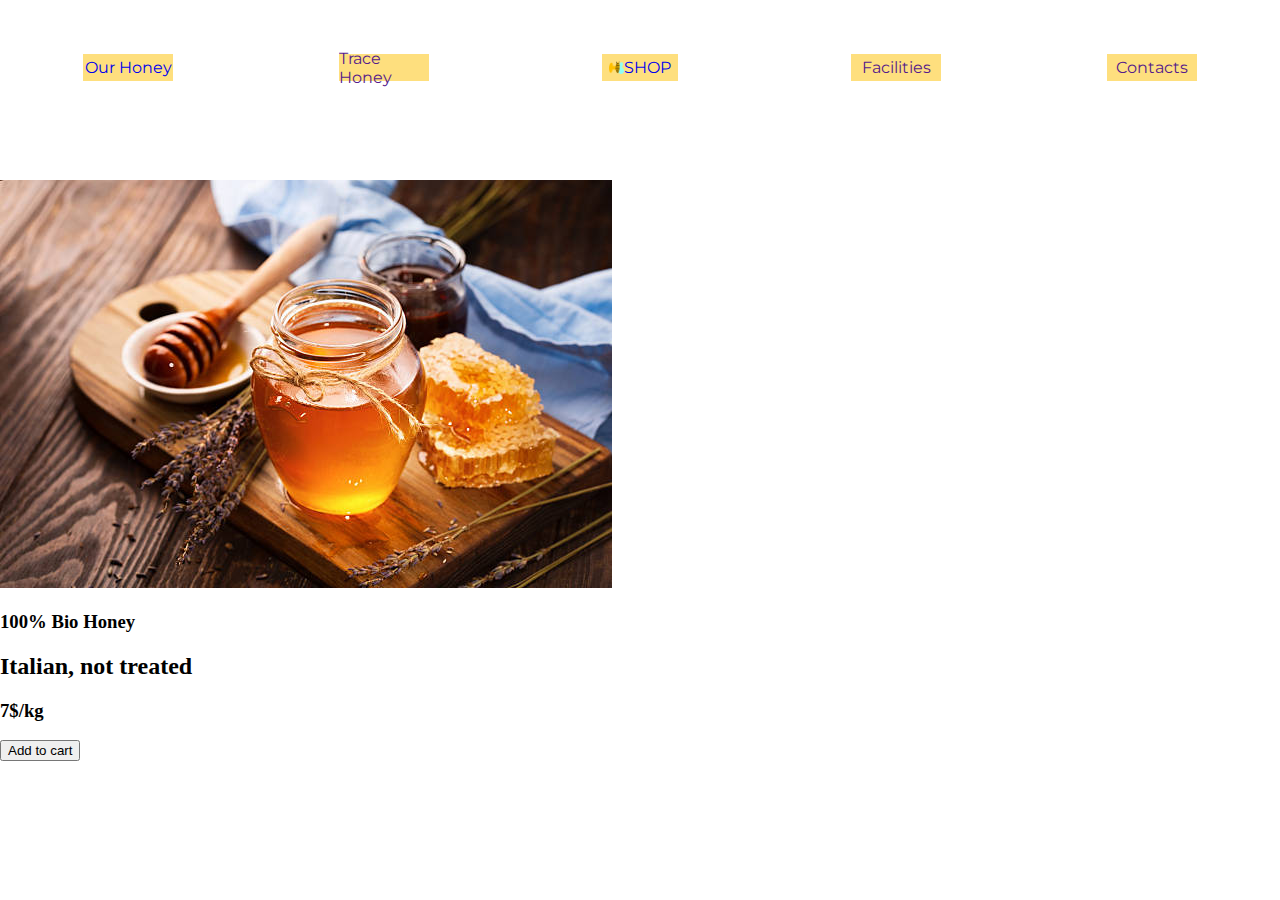
==== index.html @ 0f1f0b6c "salvo per lavorare altro computer. lavorazione navbar" ====
<!DOCTYPE html>
<html lang="en">

<head>
    <meta charset="UTF-8">
    <meta name="viewport" content="width=device-width, initial-scale=1.0">
    <title>Honey Shop</title>
    <link rel="stylesheet" href="style.css">
</head>

<body>
    <header>
        <div id="navbar-container">

            <nav id="navbar">
                <div  id="navbar-link-container">
                    <a class="nav-link" href="our_Honey_Page.html">Our Honey</a>

                </div>
                <div id="navbar-link-container">
                    <a class="nav-link" href="">Trace Honey</a>

                </div>
                <div id="navbar-link-container">
                    <a id="shop-link" class="nav-link" href="index.html"> 
                        <!-- <div id="img-logo-container"> -->

                            <img id="img-logo" src="assets/logo.png" alt="Logo">
                            
                        <!-- </div> -->
                            SHOP</a>

                </div>
                <div id="navbar-link-container">
                    <a class="nav-link" href="">Facilities</a>

                </div>
                <div id="navbar-link-container">
                    <a class="nav-link" href="">Contacts</a>

                </div>

            </nav>

        </div>

    </header>
    <main>
        <div id="card-product-container">
            <img id="img-card" src="assets/honey.jpg" alt="Honey">
            <div id="description-container">
                <div id="title-container">

                    <h3>100% Bio Honey</h3>
                    <h2>Italian, not treated</h2>
                </div>
                <div id="price-container">
                    <h3>7$/kg</h3>

                </div>
                
            </div>
            <div id="add-to-cart-button">
                <button>Add to cart</button>

            </div>

        </div>

    </main>
    <footer>

    </footer>
    <script src="script.js"></script>
</body>

</html>
---- style.css ----
@import url('https://fonts.googleapis.com/css2?family=Montserrat:ital,wght@0,400;0,700;1,400&display=swap');

*,
:before,
:after{
    box-sizing: border-box;
}

body{
    margin: 0%;
    padding: 0%;

}
/*--------------------HEADER---------NAVIGATIONBAR--------------------------------*/
header{
    margin: 0%;
    padding: 0%;
    width: 100%;
    height: auto;
}

#navbar-container{
    margin: 0%;
    padding: 0%;
    width: 100%;
    height: 20vh;
    display: flex;
    flex-direction: row;
}

#navbar{
    margin: 0%;
    padding: 0%;
    width: 100%;
    height: 15vh;
    display: flex;
    flex-direction: row;
    align-items: center;
}


#navbar-link-container{
    margin: 0%;
    padding: 0%;
    width: 40%;
    height: 15vh;
    display: flex;
    align-items: center;
    justify-content: center;
    
}

.nav-link{
    margin: 0%;
    padding: 0%;
    width: 35%;
    height: 3vh;
    display: flex;
    flex-direction: row;
    justify-content: center;
    align-items: center;
    text-decoration: none;
    font-family: 'Montserrat', sans-serif;
    background-color: rgb(254, 223, 126);
}

#shop-link{
    margin: 0%;
    padding: 0%;
    display: flex;
    align-items: center;
    justify-content: center;
    width: 30%;
}

#img-logo{
    margin: 0%;
    padding: 0%;
    width: 20%;
}



/*------------------------------MAIN-----------------------------------*/

main{
    margin: 0%;
    padding: 0%;
}

footer{
    margin: 0%;
    padding: 0%;
}
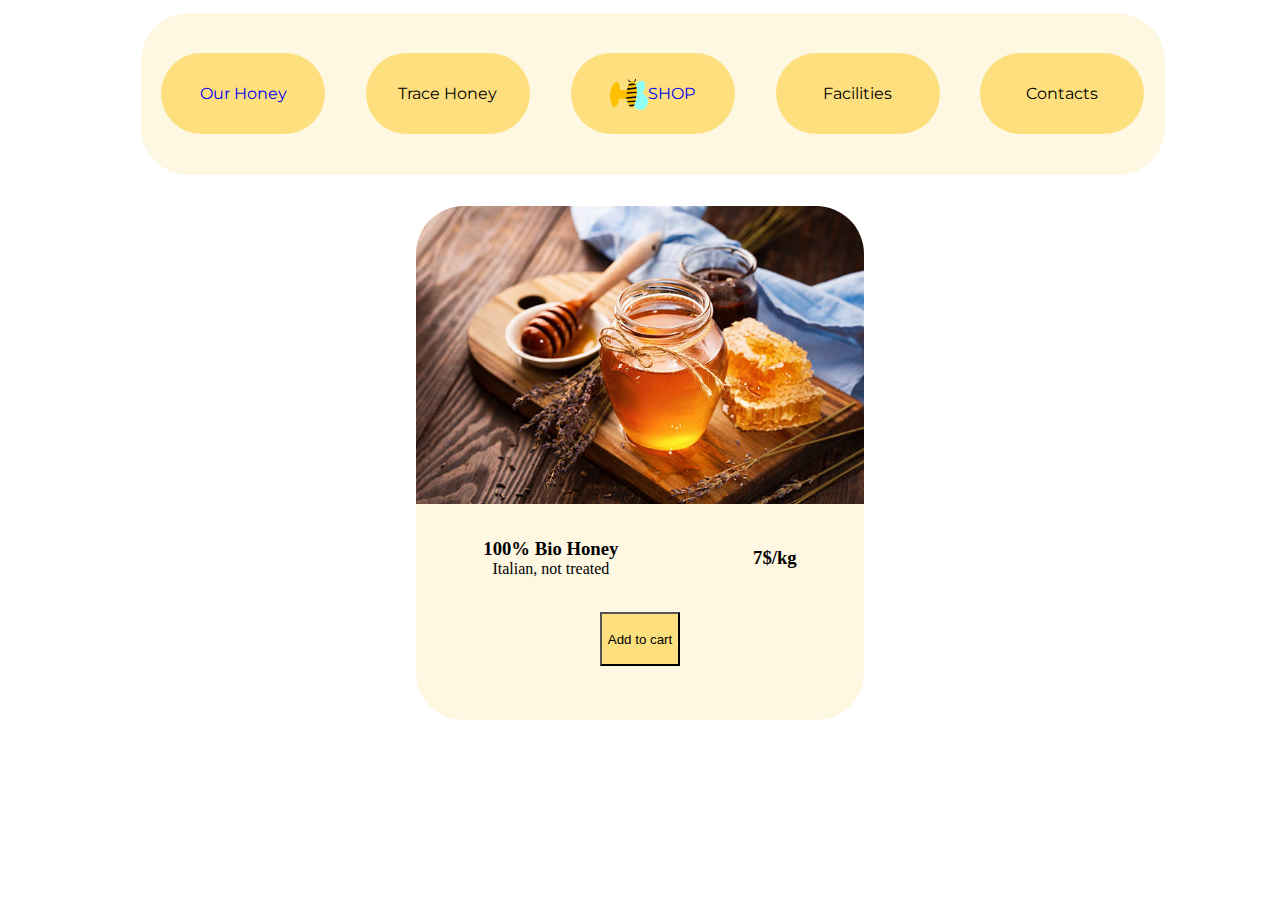
==== commit 0210ed12: "lavoro la card" ====
--- a/index.html
+++ b/index.html
@@ -22,12 +22,10 @@
 
                 </div>
                 <div id="navbar-link-container">
-                    <a id="shop-link" class="nav-link" href="index.html"> 
-                        <!-- <div id="img-logo-container"> -->
+                    <a id="logo-link" class="nav-link" href="index.html"> 
 
                             <img id="img-logo" src="assets/logo.png" alt="Logo">
                             
-                        <!-- </div> -->
                             SHOP</a>
 
                 </div>
@@ -52,7 +50,7 @@
                 <div id="title-container">
 
                     <h3>100% Bio Honey</h3>
-                    <h2>Italian, not treated</h2>
+                    <p>Italian, not treated</p>
                 </div>
                 <div id="price-container">
                     <h3>7$/kg</h3>
--- a/style.css
+++ b/style.css
@@ -2,44 +2,51 @@
 
 *,
 :before,
-:after{
+:after {
     box-sizing: border-box;
 }
 
-body{
+body {
     margin: 0%;
     padding: 0%;
 
 }
+
 /*--------------------HEADER---------NAVIGATIONBAR--------------------------------*/
-header{
+
+/*RICORDATI DI USAREW FLEX BASIS*/
+
+header {
     margin: 0%;
     padding: 0%;
     width: 100%;
     height: auto;
 }
 
-#navbar-container{
-    margin: 0%;
+#navbar-container {
+    margin: 1%;
     padding: 0%;
     width: 100%;
     height: 20vh;
     display: flex;
     flex-direction: row;
+    justify-content: center;
 }
 
-#navbar{
+#navbar {
     margin: 0%;
     padding: 0%;
-    width: 100%;
-    height: 15vh;
+    width: 80%;
+    height: 18vh;
     display: flex;
     flex-direction: row;
     align-items: center;
+    background-color: rgb(254, 247, 226);
+    border-radius: 3em;
 }
 
 
-#navbar-link-container{
+#navbar-link-container {
     margin: 0%;
     padding: 0%;
     width: 40%;
@@ -47,14 +54,28 @@
     display: flex;
     align-items: center;
     justify-content: center;
-    
+
+
+
 }
 
-.nav-link{
+.nav-link:hover {
+    transition: 300ms linear;
+    transform: scale(1.3);
+    font-weight: 600;
+
+
+}
+
+.nav-link:visited {
+    color: black;
+}
+
+.nav-link {
     margin: 0%;
     padding: 0%;
-    width: 35%;
-    height: 3vh;
+    width: 80%;
+    height: 9vh;
     display: flex;
     flex-direction: row;
     justify-content: center;
@@ -62,33 +83,111 @@
     text-decoration: none;
     font-family: 'Montserrat', sans-serif;
     background-color: rgb(254, 223, 126);
+    border-radius: 3em;
+
 }
 
-#shop-link{
+
+
+#shop-link {
     margin: 0%;
     padding: 0%;
     display: flex;
     align-items: center;
-    justify-content: center;
-    width: 30%;
+    justify-content: space-evenly;
+
 }
 
-#img-logo{
+#img-logo {
     margin: 0%;
     padding: 0%;
-    width: 20%;
+    width: 23%;
 }
 
 
 
 /*------------------------------MAIN-----------------------------------*/
 
-main{
+main {
     margin: 0%;
     padding: 0%;
+    width: 100%;
+    display: flex;
+    justify-content: center;
 }
 
-footer{
+#card-product-container {
     margin: 0%;
     padding: 0%;
+    display: flex;
+    flex-direction: column;
+
+    width: 35%;
+    background-color: rgb(254, 247, 226);
+    border-radius: 3em;
+
 }
+
+#img-card {
+    margin: 0%;
+    padding: 0%;
+    border-radius: 3em 3em 0em 0em;
+
+}
+
+#description-container {
+    margin: 0%;
+    padding: 0%;
+    display: flex;
+    justify-content: space-around;
+    align-items: center;
+    height: 12vh;
+}
+
+#title-container {
+    margin: 0%;
+    padding: 0%;
+    display: flex;
+    flex-direction: column;
+    align-items: center;
+
+}
+
+#title-container h3 {
+    margin: 0%;
+}
+
+#title-container p {
+    margin: 0%;
+}
+
+#price-container {
+    margin: 0%;
+}
+
+#price-container h3 {
+    margin: 0%;
+}
+
+#add-to-cart-button {
+    margin: 0%;
+    display: flex;
+    flex-direction: row;
+    justify-content: center;
+    height: 12vh;
+
+}
+
+#add-to-cart-button button {
+    margin: 0%;
+    background-color: rgb(254, 223, 126);
+    height: 6vh;
+
+}
+
+/*------------------------------FOOTER--------------------------------------*/
+
+footer {
+    margin: 0%;
+    padding: 0%;
+}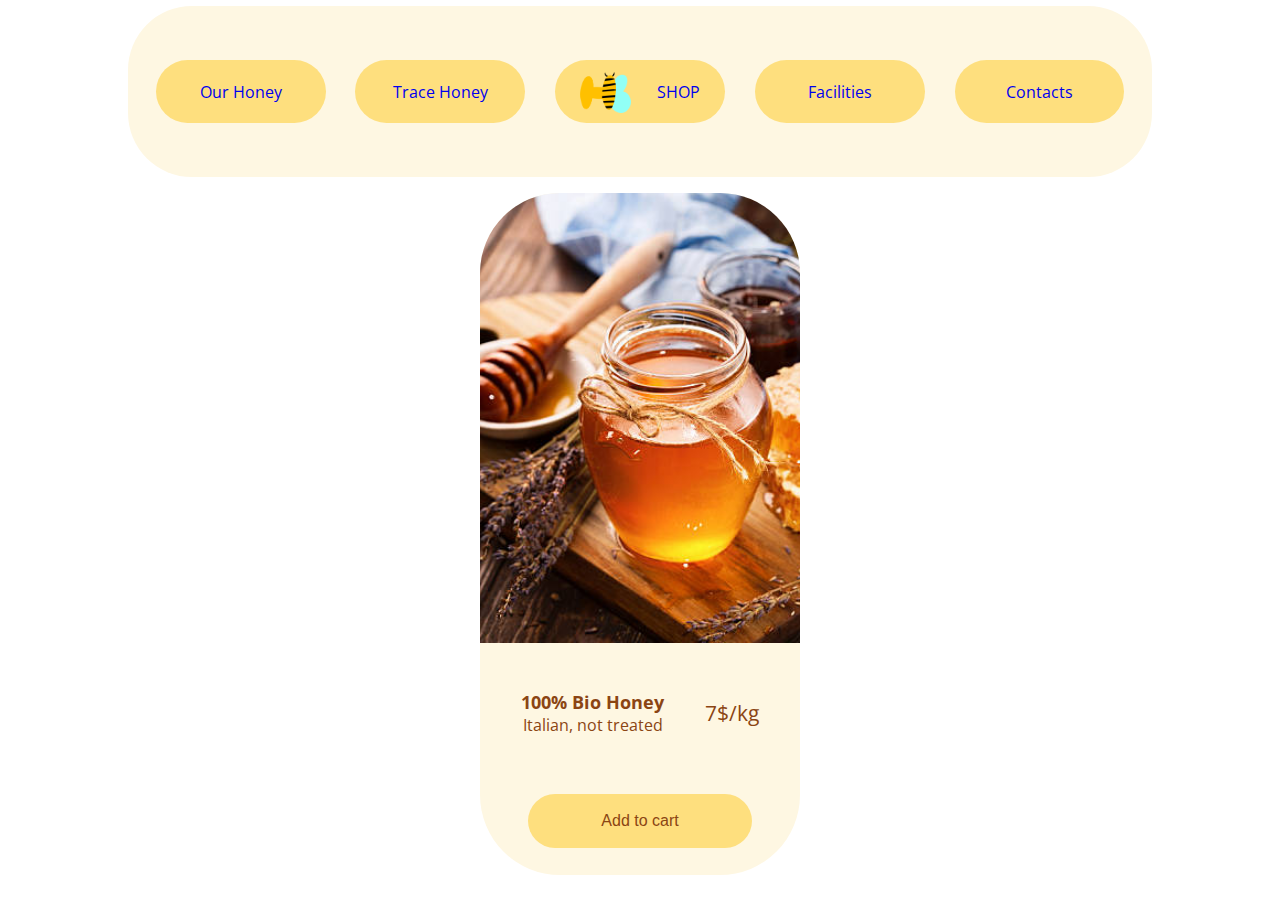
==== commit a54c9940: "lavoro sulla pagina della descrizione prodotto" ====
--- a/index.html
+++ b/index.html
@@ -6,6 +6,7 @@
     <meta name="viewport" content="width=device-width, initial-scale=1.0">
     <title>Honey Shop</title>
     <link rel="stylesheet" href="style.css">
+  
 </head>
 
 <body>
@@ -13,16 +14,16 @@
         <div id="navbar-container">
 
             <nav id="navbar">
-                <div  id="navbar-link-container">
+                <div id="navbar-link-container">
                     <a class="nav-link" href="our_Honey_Page.html">Our Honey</a>
 
                 </div>
                 <div id="navbar-link-container">
-                    <a class="nav-link" href="">Trace Honey</a>
+                    <a class="nav-link" href="#">Trace Honey</a>
 
                 </div>
                 <div id="navbar-link-container">
-                    <a id="logo-link" class="nav-link" href="index.html"> 
+                    <a id="shop-link" class="nav-link" href="index.html"> 
 
                             <img id="img-logo" src="assets/logo.png" alt="Logo">
                             
@@ -30,11 +31,11 @@
 
                 </div>
                 <div id="navbar-link-container">
-                    <a class="nav-link" href="">Facilities</a>
+                    <a class="nav-link" href="#">Facilities</a>
 
                 </div>
                 <div id="navbar-link-container">
-                    <a class="nav-link" href="">Contacts</a>
+                    <a class="nav-link" href="#">Contacts</a>
 
                 </div>
 
@@ -43,9 +44,9 @@
         </div>
 
     </header>
-    <main>
+    <main id="home-page-main">
         <div id="card-product-container">
-            <img id="img-card" src="assets/honey.jpg" alt="Honey">
+            <div id="img-card"></div>
             <div id="description-container">
                 <div id="title-container">
 
@@ -53,7 +54,7 @@
                     <p>Italian, not treated</p>
                 </div>
                 <div id="price-container">
-                    <h3>7$/kg</h3>
+                    <p>7$/kg</p>
 
                 </div>
                 
--- a/style.css
+++ b/style.css
@@ -1,4 +1,4 @@
-@import url('https://fonts.googleapis.com/css2?family=Montserrat:ital,wght@0,400;0,700;1,400&display=swap');
+@import url('https://fonts.googleapis.com/css2?family=Open+Sans:wght@400;500;600;700&display=swap');
 
 *,
 :before,
@@ -9,6 +9,8 @@
 body {
     margin: 0%;
     padding: 0%;
+    font-family: 'Open Sans', sans-serif;
+
 
 }
 
@@ -24,7 +26,8 @@
 }
 
 #navbar-container {
-    margin: 1%;
+    margin-top: 0.5%;
+    margin-bottom: 0.5%;
     padding: 0%;
     width: 100%;
     height: 20vh;
@@ -35,14 +38,14 @@
 
 #navbar {
     margin: 0%;
-    padding: 0%;
+    padding: 1%;
     width: 80%;
-    height: 18vh;
+    height: 19vh;
     display: flex;
     flex-direction: row;
     align-items: center;
     background-color: rgb(254, 247, 226);
-    border-radius: 3em;
+    border-radius: 4em;
 }
 
 
@@ -53,7 +56,7 @@
     height: 15vh;
     display: flex;
     align-items: center;
-    justify-content: center;
+    justify-content: space-around;
 
 
 
@@ -67,6 +70,8 @@
 
 }
 
+
+
 .nav-link:visited {
     color: black;
 }
@@ -74,14 +79,14 @@
 .nav-link {
     margin: 0%;
     padding: 0%;
-    width: 80%;
-    height: 9vh;
+    width: 85%;
+    height: 7vh;
     display: flex;
     flex-direction: row;
     justify-content: center;
     align-items: center;
     text-decoration: none;
-    font-family: 'Montserrat', sans-serif;
+    font-family: 'Open Sans', sans-serif;
     background-color: rgb(254, 223, 126);
     border-radius: 3em;
 
@@ -101,14 +106,14 @@
 #img-logo {
     margin: 0%;
     padding: 0%;
-    width: 23%;
+    width: 30%;
 }
 
 
 
 /*------------------------------MAIN-----------------------------------*/
 
-main {
+#home-page-main{
     margin: 0%;
     padding: 0%;
     width: 100%;
@@ -121,25 +126,29 @@
     padding: 0%;
     display: flex;
     flex-direction: column;
-
-    width: 35%;
+    width: 25%;
     background-color: rgb(254, 247, 226);
-    border-radius: 3em;
+    border-radius: 5em;
 
 }
 
 #img-card {
-    margin: 0%;
-    padding: 0%;
-    border-radius: 3em 3em 0em 0em;
-
+    background-image: url(assets/honey.jpg);
+    background-repeat: no-repeat;
+    background-position: center;
+    background-size: cover;
+    margin: 0%;
+    padding: 0%;
+    border-radius: 5em 5em 0em 0em;
+    width: 100%;
+    height: 50vh;
 }
 
 #description-container {
-    margin: 0%;
-    padding: 0%;
-    display: flex;
-    justify-content: space-around;
+    margin-top: 1em;
+    padding: 0%;
+    display: flex;
+    justify-content: space-evenly;
     align-items: center;
     height: 12vh;
 }
@@ -155,18 +164,28 @@
 
 #title-container h3 {
     margin: 0%;
+    font-size: 1.1em;
+    color:saddlebrown;
+
 }
 
 #title-container p {
     margin: 0%;
+    color:saddlebrown;
+
 }
 
 #price-container {
     margin: 0%;
 }
 
-#price-container h3 {
-    margin: 0%;
+#price-container p {
+    margin: 0%;
+    font-size: 1.3em;
+    color:saddlebrown;
+
+
+
 }
 
 #add-to-cart-button {
@@ -174,6 +193,8 @@
     display: flex;
     flex-direction: row;
     justify-content: center;
+    align-items: center;
+
     height: 12vh;
 
 }
@@ -182,6 +203,13 @@
     margin: 0%;
     background-color: rgb(254, 223, 126);
     height: 6vh;
+    width: 14em;
+    border: none;
+    border-radius: 3em;
+    font-size: 1em;
+    cursor: pointer;
+    color:saddlebrown;
+
 
 }
 
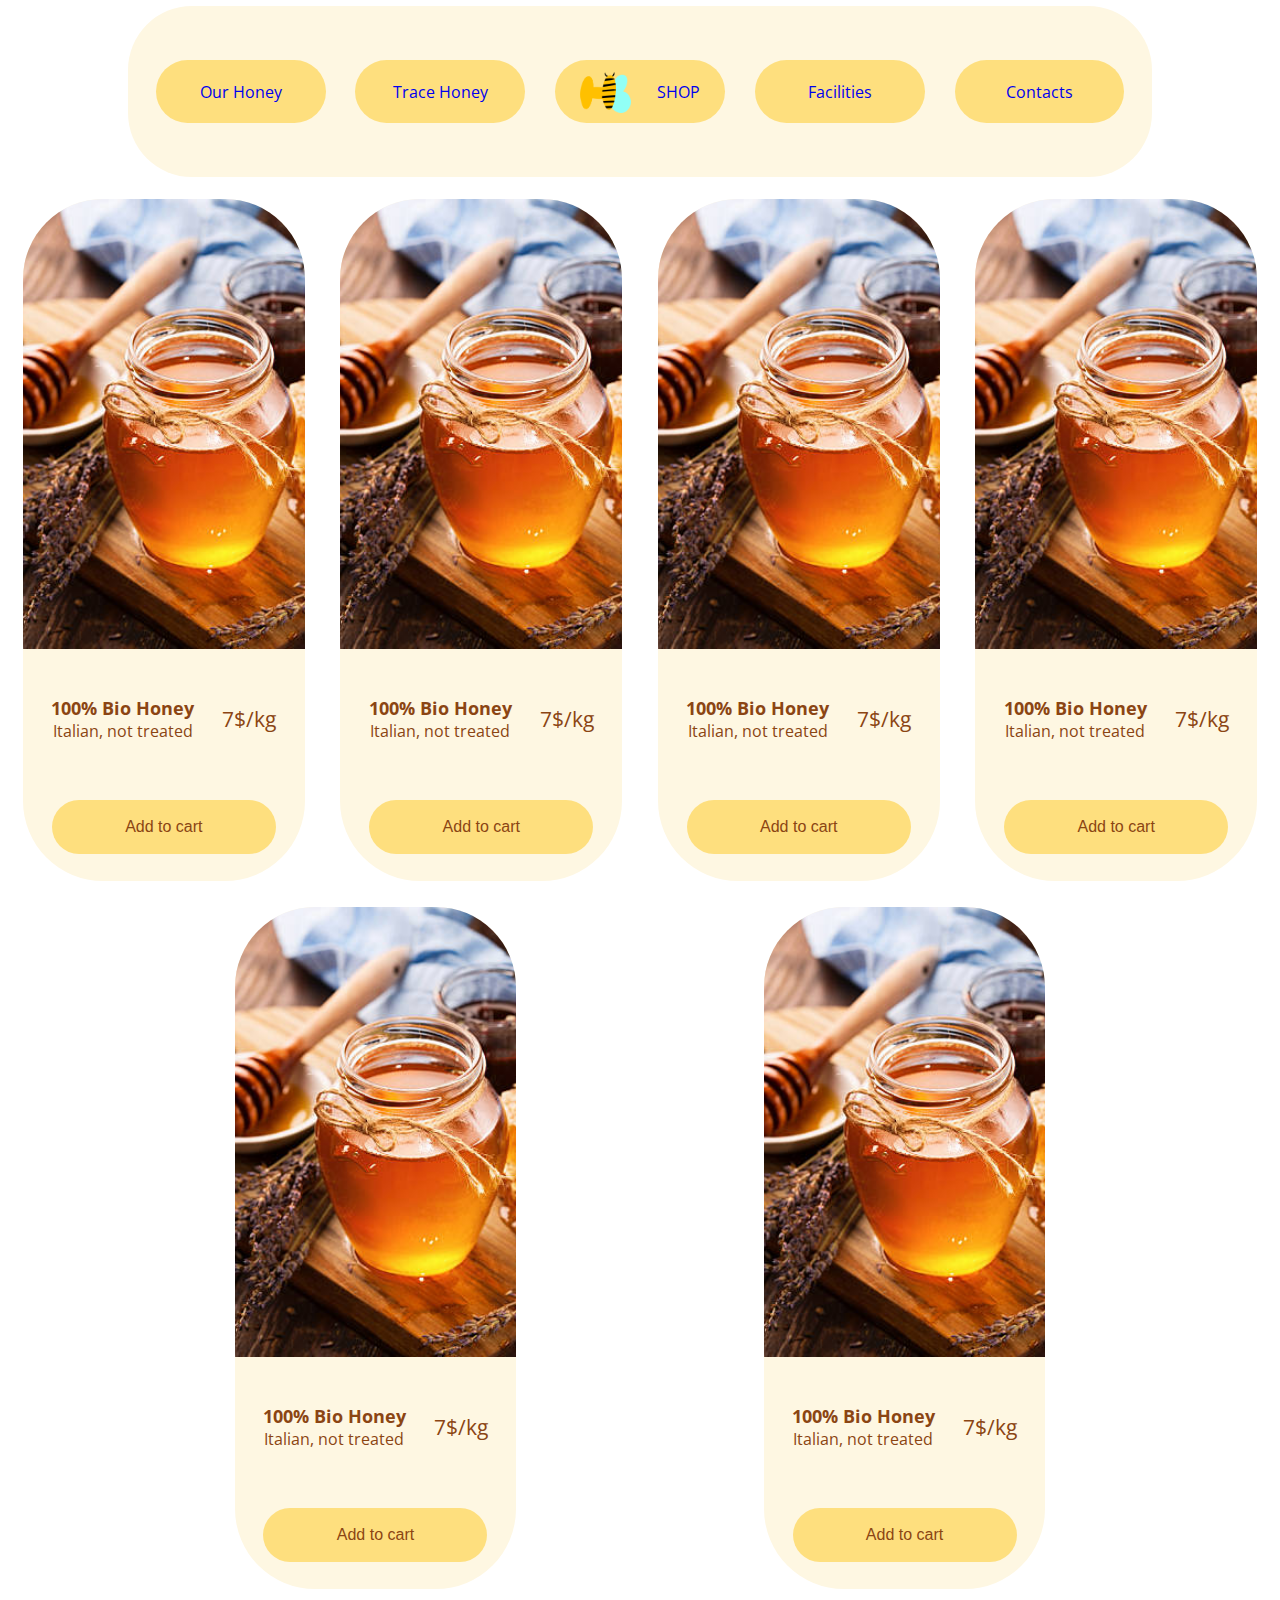
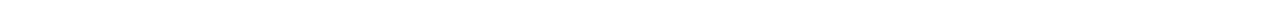
==== commit 46a2fc81: "lavoro su responsiveness" ====
--- a/index.html
+++ b/index.html
@@ -66,6 +66,111 @@
 
         </div>
 
+        <div id="card-product-container">
+            <div id="img-card"></div>
+            <div id="description-container">
+                <div id="title-container">
+
+                    <h3>100% Bio Honey</h3>
+                    <p>Italian, not treated</p>
+                </div>
+                <div id="price-container">
+                    <p>7$/kg</p>
+
+                </div>
+                
+            </div>
+            <div id="add-to-cart-button">
+                <button>Add to cart</button>
+
+            </div>
+
+        </div>
+
+        <div id="card-product-container">
+            <div id="img-card"></div>
+            <div id="description-container">
+                <div id="title-container">
+
+                    <h3>100% Bio Honey</h3>
+                    <p>Italian, not treated</p>
+                </div>
+                <div id="price-container">
+                    <p>7$/kg</p>
+
+                </div>
+                
+            </div>
+            <div id="add-to-cart-button">
+                <button>Add to cart</button>
+
+            </div>
+
+        </div>
+
+        <div id="card-product-container">
+            <div id="img-card"></div>
+            <div id="description-container">
+                <div id="title-container">
+
+                    <h3>100% Bio Honey</h3>
+                    <p>Italian, not treated</p>
+                </div>
+                <div id="price-container">
+                    <p>7$/kg</p>
+
+                </div>
+                
+            </div>
+            <div id="add-to-cart-button">
+                <button>Add to cart</button>
+
+            </div>
+
+        </div>
+
+        <div id="card-product-container">
+            <div id="img-card"></div>
+            <div id="description-container">
+                <div id="title-container">
+
+                    <h3>100% Bio Honey</h3>
+                    <p>Italian, not treated</p>
+                </div>
+                <div id="price-container">
+                    <p>7$/kg</p>
+
+                </div>
+                
+            </div>
+            <div id="add-to-cart-button">
+                <button>Add to cart</button>
+
+            </div>
+
+        </div>
+
+        <div id="card-product-container">
+            <div id="img-card"></div>
+            <div id="description-container">
+                <div id="title-container">
+
+                    <h3>100% Bio Honey</h3>
+                    <p>Italian, not treated</p>
+                </div>
+                <div id="price-container">
+                    <p>7$/kg</p>
+
+                </div>
+                
+            </div>
+            <div id="add-to-cart-button">
+                <button>Add to cart</button>
+
+            </div>
+
+        </div>
+
     </main>
     <footer>
 
--- a/style.css
+++ b/style.css
@@ -27,7 +27,6 @@
 
 #navbar-container {
     margin-top: 0.5%;
-    margin-bottom: 0.5%;
     padding: 0%;
     width: 100%;
     height: 20vh;
@@ -72,8 +71,8 @@
 
 
 
-.nav-link:visited {
-    color: black;
+#navbar-link-container a:visited, a:active{
+    color: saddlebrown;
 }
 
 .nav-link {
@@ -118,15 +117,16 @@
     padding: 0%;
     width: 100%;
     display: flex;
-    justify-content: center;
+    flex-wrap: wrap;
+    justify-content: space-evenly;
 }
 
 #card-product-container {
-    margin: 0%;
+    margin: 1%;
     padding: 0%;
     display: flex;
     flex-direction: column;
-    width: 25%;
+    flex-basis: 22%;
     background-color: rgb(254, 247, 226);
     border-radius: 5em;
 
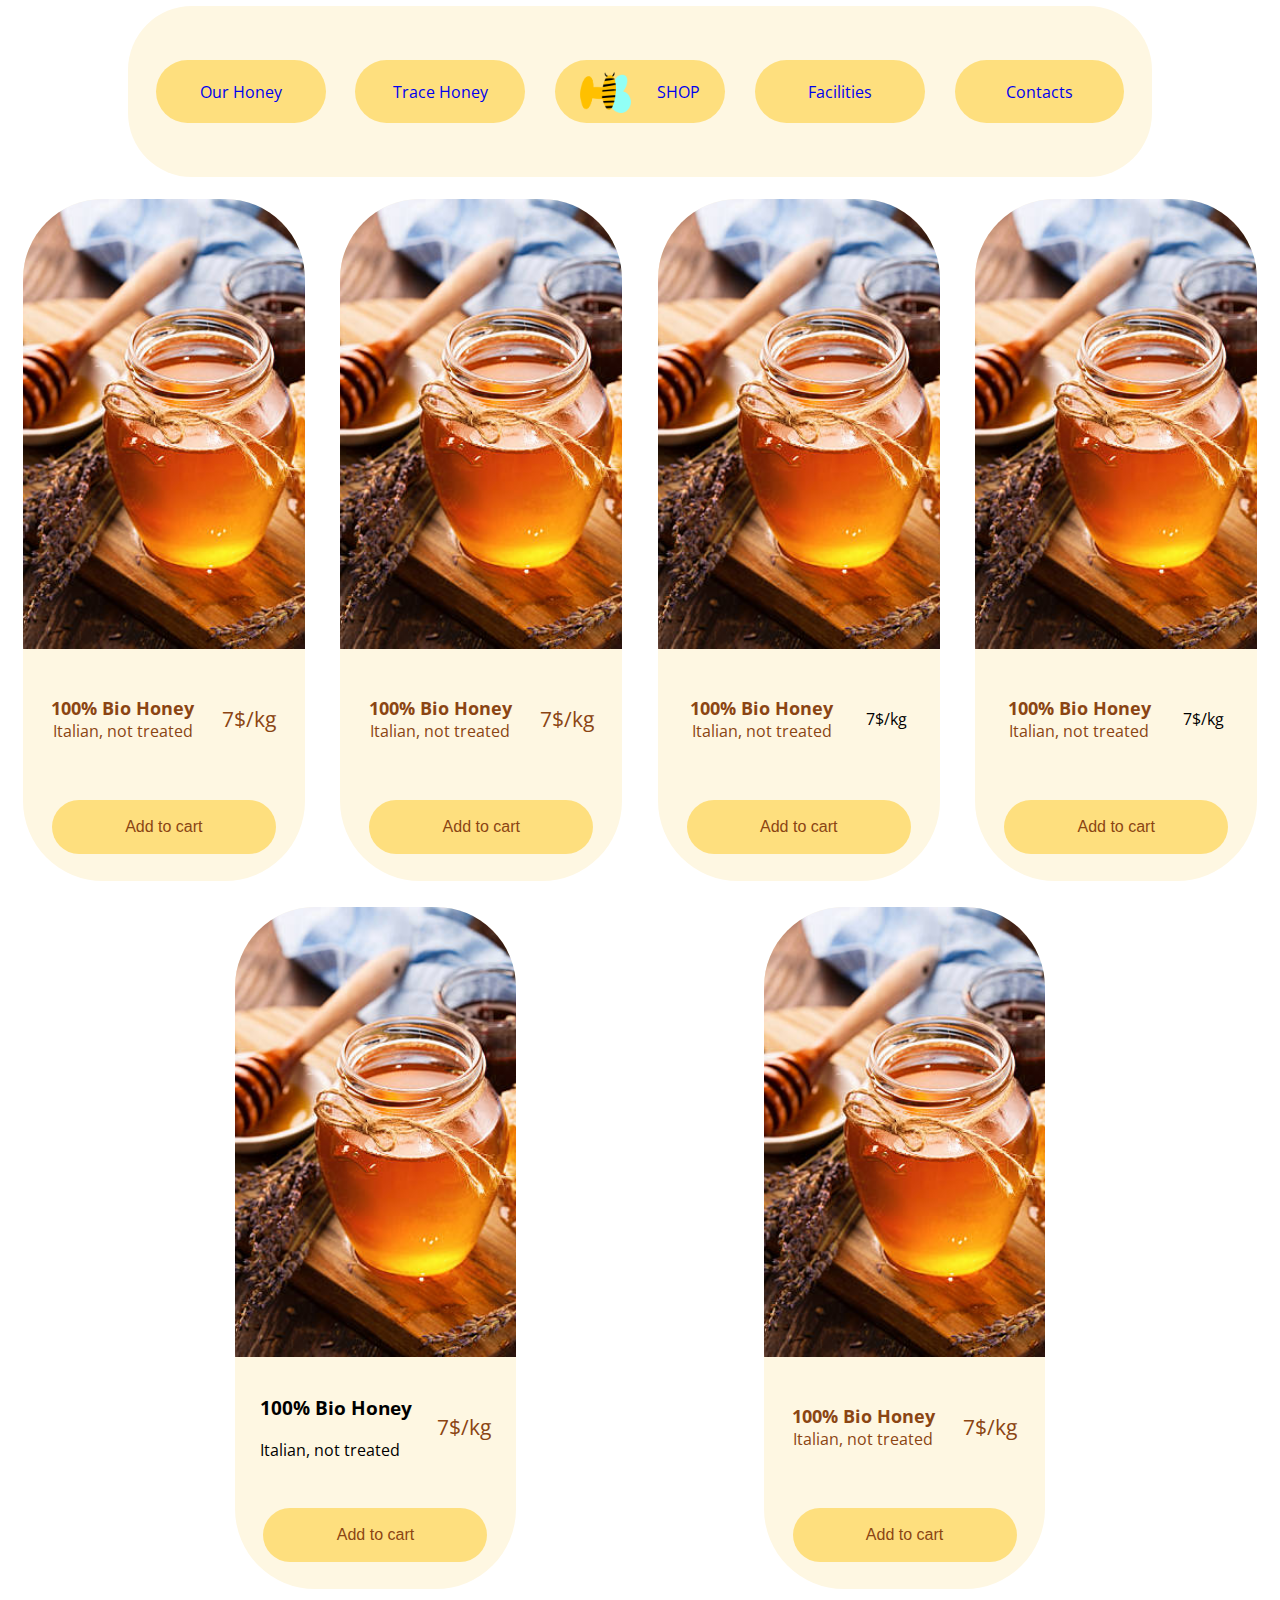
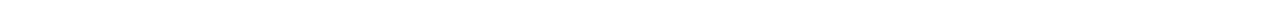
==== commit 5d32c653: "manca il ridimensionamento testo e immagine in verticale" ====
--- a/index.html
+++ b/index.html
@@ -45,10 +45,52 @@
 
     </header>
     <main id="home-page-main">
-        <div id="card-product-container">
-            <div id="img-card"></div>
-            <div id="description-container">
-                <div id="title-container">
+        <div class="card-product-container">
+            <div class="img-card"></div>
+            <div class="description-container">
+                <div class="title-container">
+
+                    <h3>100% Bio Honey</h3>
+                    <p>Italian, not treated</p>
+                </div>
+                <div class="price-container">
+                    <p>7$/kg</p>
+
+                </div>
+                
+            </div>
+            <div class="add-to-cart-button">
+                <button>Add to cart</button>
+
+            </div>
+
+        </div>
+
+        <div class="card-product-container">
+            <div class="img-card"></div>
+            <div class="description-container">
+                <div class="title-container">
+
+                    <h3>100% Bio Honey</h3>
+                    <p>Italian, not treated</p>
+                </div>
+                <div class="price-container">
+                    <p>7$/kg</p>
+
+                </div>
+                
+            </div>
+            <div class="add-to-cart-button">
+                <button>Add to cart</button>
+
+            </div>
+
+        </div>
+
+        <div class="card-product-container">
+            <div class="img-card"></div>
+            <div class="description-container">
+                <div class="title-container">
 
                     <h3>100% Bio Honey</h3>
                     <p>Italian, not treated</p>
@@ -59,17 +101,17 @@
                 </div>
                 
             </div>
-            <div id="add-to-cart-button">
+            <div class="add-to-cart-button">
                 <button>Add to cart</button>
 
             </div>
 
         </div>
 
-        <div id="card-product-container">
-            <div id="img-card"></div>
-            <div id="description-container">
-                <div id="title-container">
+        <div class="card-product-container">
+            <div class="img-card"></div>
+            <div class="description-container">
+                <div class="title-container">
 
                     <h3>100% Bio Honey</h3>
                     <p>Italian, not treated</p>
@@ -80,91 +122,49 @@
                 </div>
                 
             </div>
-            <div id="add-to-cart-button">
+            <div class="add-to-cart-button">
                 <button>Add to cart</button>
 
             </div>
 
         </div>
 
-        <div id="card-product-container">
-            <div id="img-card"></div>
-            <div id="description-container">
+        <div class="card-product-container">
+            <div class="img-card"></div>
+            <div class="description-container">
                 <div id="title-container">
 
                     <h3>100% Bio Honey</h3>
                     <p>Italian, not treated</p>
                 </div>
-                <div id="price-container">
+                <div class="price-container">
                     <p>7$/kg</p>
 
                 </div>
                 
             </div>
-            <div id="add-to-cart-button">
+            <div class="add-to-cart-button">
                 <button>Add to cart</button>
 
             </div>
 
         </div>
 
-        <div id="card-product-container">
-            <div id="img-card"></div>
-            <div id="description-container">
-                <div id="title-container">
+        <div class="card-product-container">
+            <div class="img-card"></div>
+            <div class="description-container">
+                <div class="title-container">
 
                     <h3>100% Bio Honey</h3>
                     <p>Italian, not treated</p>
                 </div>
-                <div id="price-container">
+                <div class="price-container">
                     <p>7$/kg</p>
 
                 </div>
                 
             </div>
-            <div id="add-to-cart-button">
-                <button>Add to cart</button>
-
-            </div>
-
-        </div>
-
-        <div id="card-product-container">
-            <div id="img-card"></div>
-            <div id="description-container">
-                <div id="title-container">
-
-                    <h3>100% Bio Honey</h3>
-                    <p>Italian, not treated</p>
-                </div>
-                <div id="price-container">
-                    <p>7$/kg</p>
-
-                </div>
-                
-            </div>
-            <div id="add-to-cart-button">
-                <button>Add to cart</button>
-
-            </div>
-
-        </div>
-
-        <div id="card-product-container">
-            <div id="img-card"></div>
-            <div id="description-container">
-                <div id="title-container">
-
-                    <h3>100% Bio Honey</h3>
-                    <p>Italian, not treated</p>
-                </div>
-                <div id="price-container">
-                    <p>7$/kg</p>
-
-                </div>
-                
-            </div>
-            <div id="add-to-cart-button">
+            <div class="add-to-cart-button">
                 <button>Add to cart</button>
 
             </div>
--- a/style.css
+++ b/style.css
@@ -121,7 +121,7 @@
     justify-content: space-evenly;
 }
 
-#card-product-container {
+.card-product-container {
     margin: 1%;
     padding: 0%;
     display: flex;
@@ -132,7 +132,7 @@
 
 }
 
-#img-card {
+.img-card {
     background-image: url(assets/honey.jpg);
     background-repeat: no-repeat;
     background-position: center;
@@ -144,7 +144,7 @@
     height: 50vh;
 }
 
-#description-container {
+.description-container {
     margin-top: 1em;
     padding: 0%;
     display: flex;
@@ -153,7 +153,7 @@
     height: 12vh;
 }
 
-#title-container {
+.title-container {
     margin: 0%;
     padding: 0%;
     display: flex;
@@ -162,24 +162,24 @@
 
 }
 
-#title-container h3 {
+.title-container h3 {
     margin: 0%;
     font-size: 1.1em;
     color:saddlebrown;
 
 }
 
-#title-container p {
-    margin: 0%;
-    color:saddlebrown;
-
-}
-
-#price-container {
-    margin: 0%;
-}
-
-#price-container p {
+.title-container p {
+    margin: 0%;
+    color:saddlebrown;
+
+}
+
+.price-container {
+    margin: 0%;
+}
+
+.price-container p {
     margin: 0%;
     font-size: 1.3em;
     color:saddlebrown;
@@ -188,7 +188,7 @@
 
 }
 
-#add-to-cart-button {
+.add-to-cart-button {
     margin: 0%;
     display: flex;
     flex-direction: row;
@@ -199,7 +199,7 @@
 
 }
 
-#add-to-cart-button button {
+.add-to-cart-button button {
     margin: 0%;
     background-color: rgb(254, 223, 126);
     height: 6vh;
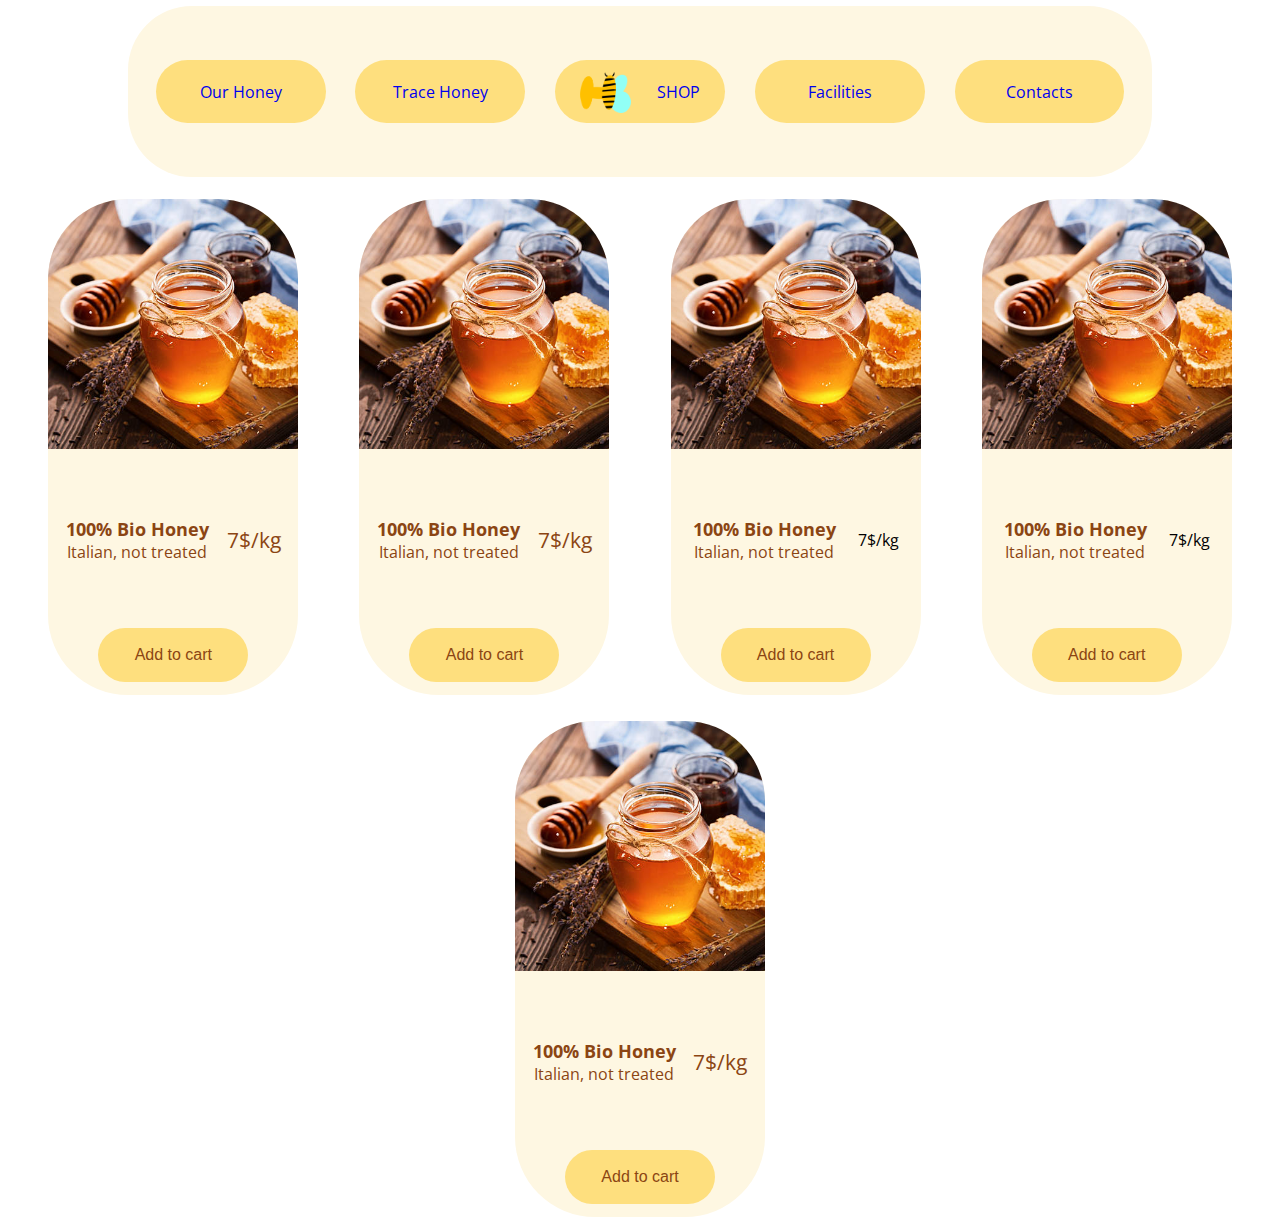
==== commit 77e5bc80: "manca ridimensionamento immagine con il testo in column" ====
--- a/index.html
+++ b/index.html
@@ -129,26 +129,7 @@
 
         </div>
 
-        <div class="card-product-container">
-            <div class="img-card"></div>
-            <div class="description-container">
-                <div id="title-container">
-
-                    <h3>100% Bio Honey</h3>
-                    <p>Italian, not treated</p>
-                </div>
-                <div class="price-container">
-                    <p>7$/kg</p>
-
-                </div>
-                
-            </div>
-            <div class="add-to-cart-button">
-                <button>Add to cart</button>
-
-            </div>
-
-        </div>
+        
 
         <div class="card-product-container">
             <div class="img-card"></div>
--- a/style.css
+++ b/style.css
@@ -71,7 +71,8 @@
 
 
 
-#navbar-link-container a:visited, a:active{
+#navbar-link-container a:visited,
+a:active {
     color: saddlebrown;
 }
 
@@ -112,7 +113,7 @@
 
 /*------------------------------MAIN-----------------------------------*/
 
-#home-page-main{
+#home-page-main {
     margin: 0%;
     padding: 0%;
     width: 100%;
@@ -126,7 +127,7 @@
     padding: 0%;
     display: flex;
     flex-direction: column;
-    flex-basis: 22%;
+    flex-basis: 250px;
     background-color: rgb(254, 247, 226);
     border-radius: 5em;
 
@@ -140,8 +141,7 @@
     margin: 0%;
     padding: 0%;
     border-radius: 5em 5em 0em 0em;
-    width: 100%;
-    height: 50vh;
+    flex-basis: 250px;
 }
 
 .description-container {
@@ -150,7 +150,7 @@
     display: flex;
     justify-content: space-evenly;
     align-items: center;
-    height: 12vh;
+    flex-basis: 150px;
 }
 
 .title-container {
@@ -165,13 +165,13 @@
 .title-container h3 {
     margin: 0%;
     font-size: 1.1em;
-    color:saddlebrown;
+    color: saddlebrown;
 
 }
 
 .title-container p {
     margin: 0%;
-    color:saddlebrown;
+    color: saddlebrown;
 
 }
 
@@ -182,7 +182,7 @@
 .price-container p {
     margin: 0%;
     font-size: 1.3em;
-    color:saddlebrown;
+    color: saddlebrown;
 
 
 
@@ -194,8 +194,7 @@
     flex-direction: row;
     justify-content: center;
     align-items: center;
-
-    height: 12vh;
+    flex-basis: 80px;
 
 }
 
@@ -203,12 +202,12 @@
     margin: 0%;
     background-color: rgb(254, 223, 126);
     height: 6vh;
-    width: 14em;
     border: none;
     border-radius: 3em;
     font-size: 1em;
     cursor: pointer;
-    color:saddlebrown;
+    color: saddlebrown;
+    flex-basis: 150px;
 
 
 }
